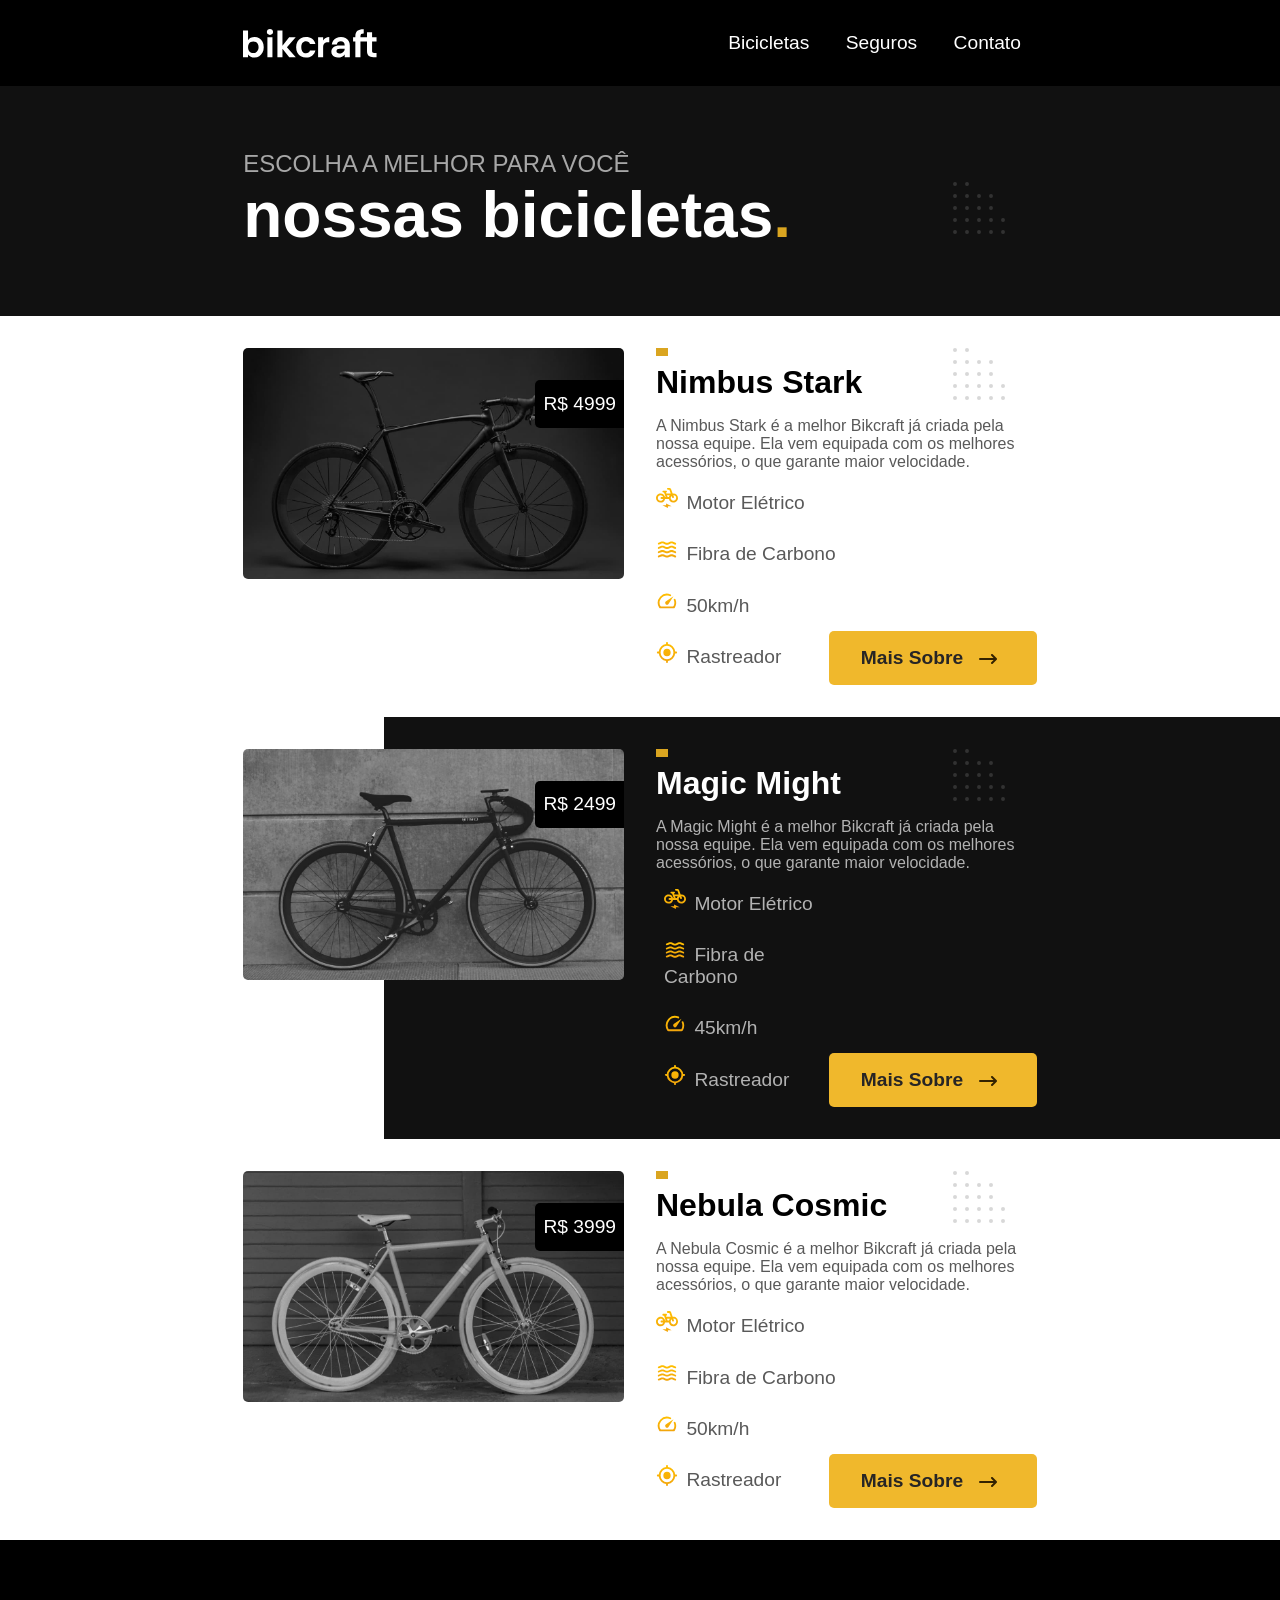
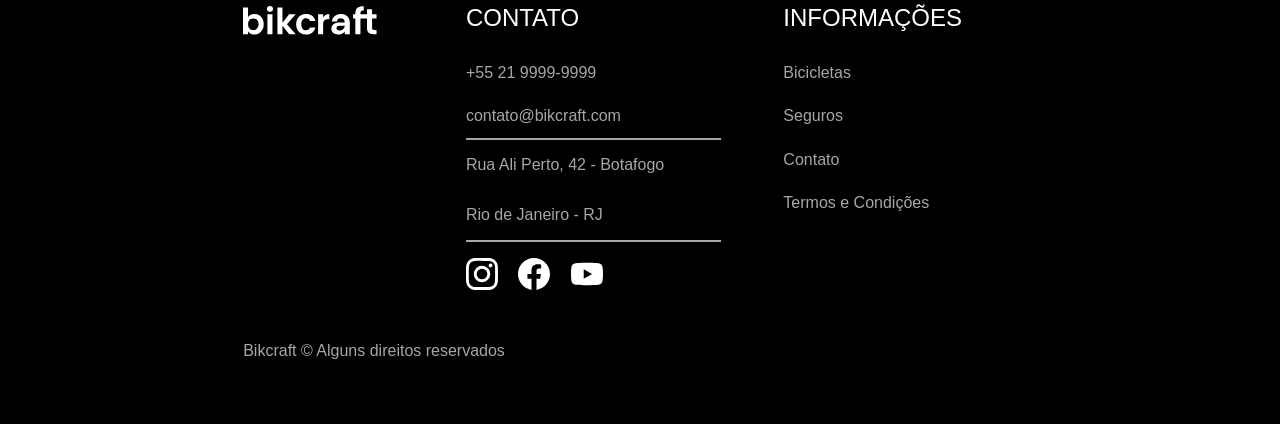
==== bicicletas.html @ c403eba9 "feat: Páginas de seguro (seguros.html) e bicicletas (bicicletas.html) adicionadas" ====
<!DOCTYPE html>
<html lang="pt-br">

<head>
    <meta charset="UTF-8">
    <meta name="viewport" content="width=device-width, initial-scale=1.0">
    <title>Bicicletas | Bikcraft</title>
    <link rel="stylesheet" href="assets/css/style.css">
    <link rel="stylesheet" href="assets/css/bicicletas.css">
</head>

<body>
    <div class="home preto">
        <header class="margem-home">
            <img src="assets/img/bikcraft.svg" alt="Logo da Bikcraft">
            <nav>
                <a href="bicicletas.html" class="navegacao1">Bicicletas</a>
                <a href="seguros.html" class="navegacao1">Seguros</a>
                <a href="contato.html" class="navegacao1">Contato</a>
            </nav>
        </header>
    </div>
    <section class="titulo cinza">
        <div class="margem-home">
            <p class="texto1 maiusculo" >escolha a melhor para você</p>
            <h2 class="tit-branco">nossas bicicletas<span class="dot">.</span></h2>
        </div>
    </section>

    <section class="opcoes">
        <div class="bg-opcoes-branco">
            <div class="margem-home opcao">
                <div class="img">
                    <img src="assets/img/bicicletas/nimbus.jpg" alt="Bicicleta preta">
                    <p>R$ 4999</p>
                </div>
                <div class="infos">
                    <h3 class="h3-preto">Nimbus Stark</h3>
                    <p class="texto-branco">
                        A Nimbus Stark é a melhor Bikcraft já criada pela nossa equipe. Ela vem equipada com os melhores
                        acessórios, o que garante maior velocidade.
                    </p>
                    <div>
                        <ul>
                            <li class=" check-branco"><img src="assets/img/icones/eletrica.svg" alt="Bicicleta amarela com raio em baixo">Motor Elétrico</li>
                            <li class=" check-branco"><img src="assets/img/icones/carbono.svg" alt="Ondas amarelas">Fibra de Carbono</li>
                            <li class=" check-branco"><img src="assets/img/icones/velocidade.svg" alt="Velocimetro amarelo">50km/h</li>
                            <li class=" check-branco"><img src="assets/img/icones/rastreador.svg" alt="Alvo/Target">Rastreador</li>
                        </ul>
                        <a href="#" class="botao">Mais Sobre<img src="assets/img/icones/seta.svg" alt="Seta para a direita"></a>
                    </div>
                </div>
            </div>
        </div>

        <div class="bg-opcoes-preto">
            <div class="margem-home opcao">
                <div class="img">
                    <img src="assets/img/bicicletas/magic.jpg" alt="Bicicleta preta">
                    <p>R$ 2499</p>
                </div>
                <div class="infos">
                    <h3 class="h3-branco">Magic Might</h3>
                    <p class="texto-preto">
                        A Magic Might é a melhor Bikcraft já criada pela nossa equipe. Ela vem equipada com os melhores acessórios, o que garante maior velocidade.
                    </p>
                    <div>
                        <ul>
                            <li class="check-preto"><img src="assets/img/icones/eletrica.svg" alt="Bicicleta amarela com raio em baixo">Motor Elétrico</li>
                            <li class="check-preto"><img src="assets/img/icones/carbono.svg" alt="Ondas amarelas">Fibra de Carbono</li>
                            <li class="check-preto"><img src="assets/img/icones/velocidade.svg" alt="Velocimetro amarelo">45km/h</li>
                            <li class="check-preto"><img src="assets/img/icones/rastreador.svg" alt="Alvo/Target">Rastreador</li>
                        </ul>
                        <a href="#" class="botao">Mais Sobre<img src="assets/img/icones/seta.svg" alt="Seta para a direita"></a>
                    </div>
                </div>
            </div>
        </div>

        <div class="bg-opcoes-branco">
            <div class="margem-home opcao">
                <div class="img">
                    <img src="assets/img/bicicletas/nebula.jpg" alt="Bicicleta preta">
                    <p>R$ 3999</p>
                </div>
                <div class="infos">
                    <h3 class="h3-preto">Nebula Cosmic</h3>
                    <p class="texto-branco">
                        A Nebula Cosmic é a melhor Bikcraft já criada pela nossa equipe. Ela vem equipada com os melhores acessórios, o que garante maior velocidade.
                    </p>
                    <div>
                        <ul>
                            <li class="check-branco"><img src="assets/img/icones/eletrica.svg" alt="Bicicleta amarela com raio em baixo">Motor Elétrico</li>
                            <li class="check-branco"><img src="assets/img/icones/carbono.svg" alt="Ondas amarelas">Fibra de Carbono</li>
                            <li class="check-branco"><img src="assets/img/icones/velocidade.svg" alt="Velocimetro amarelo">50km/h</li>
                            <li class="check-branco"><img src="assets/img/icones/rastreador.svg" alt="Alvo/Target">Rastreador</li>
                        </ul>
                        <a href="#" class="botao">Mais Sobre<img src="assets/img/icones/seta.svg" alt="Seta para a direita"></a>
                    </div>
                </div>
            </div>
        </div>
    </section>

    <footer class="preto">
        <div class="margem-home margem-footer footer-div">
            <img src="assets/img/bikcraft.svg" alt="Logo da Bikcraft">
            <div class="contato">
                <h3 class="maiusculo">contato</h3>
                <a href="#">+55 21 9999-9999</a>
                <a href="#">contato@bikcraft.com</a>
                <hr>
                <p>Rua Ali Perto, 42 - Botafogo</p>
                <p>Rio de Janeiro - RJ</p>
                <hr>
                <div>
                    <img src="assets/img/redes/instagram.svg" alt="Logo do Instagram">
                    <img src="assets/img/redes/facebook.svg" alt="Logo do Facebook">
                    <img src="assets/img/redes/youtube.svg" alt="Logo do Youtube">
                </div>
            </div>
            <div class="footer-infos">
                <h3 class="maiusculo">informações</h3>
                <a href="#">Bicicletas</a>
                <a href="#">Seguros</a>
                <a href="#">Contato</a>
                <a href="#">Termos e Condições</a>
            </div>
        </div>
        <span class="margem-home footer-direitos">Bikcraft © Alguns direitos reservados</span>
    </footer>
</body>

</html>
---- assets/css/style.css ----
.margem-home{
    margin:0 19%;
    position:relative;
}
img{
    max-width:100%;
}

body{
    margin:0;
    font-family: Arial, Helvetica, sans-serif;
}

header{
    display:grid;
    grid-template-columns: 1fr 1fr;
    place-items: center start;
} 
header nav{
    place-self: end;
    padding:2rem 0
}
header nav a{
    margin:0 1rem;
    display:inline-block;
    color:#fff;
    font-size:1.2rem;
    text-decoration:none;
    position:relative;
}
header nav a::after{
    content:'';
    width:0;
    height:2px;
    background:black;
    position:absolute;
    left:0;
    bottom:-0.1rem;
    transition: 0.7s ease-in-out;
}
header nav a:hover::after{
    content:'';
    width:100%;
    height:2px;
    background:white;
    position:absolute;
    left:0;
    bottom:-0.1rem
}

footer{
    padding-bottom:4rem;
}
.footer-div{
    display:grid;
    grid-template-columns: 20% 1fr 1fr;
    color:#a7a7a7;
    gap:4rem
}
.margem-footer{
    padding-top:4rem;
    padding-bottom: 3rem;
}
.contato{
    display:flex;
    flex-direction: column;
}
.footer-infos{
    display:flex;
    flex-direction: column;
}
.contato hr{
    width:100%;
    border:1px solid;
}
.contato p{
    margin:1rem 0
}
.contato div img{
    margin-right:1rem;
    margin-top:1rem
}
footer a{
    text-decoration:none;
    color:#a7a7a7;
    margin:0.8rem 0;
}
footer a:first-of-type{
    margin-top:2rem;
}

footer a:hover{
    color: #d1cfcf;
}
footer h3{
    margin-top:0;
    font-size:1.5rem;
    color:white;
    font-weight: 200;
}

.footer-direitos{
    color:#a7a7a7;
}
.preto{
    background:#000
}
.branco{
    background:#fff
}
.cinza{
    background: #111;
}
.cinza-claro{
    background:#f7f7f7
}
.tit-branco{
    color:#fff;
    font-size:4rem;
}
.tit-preto{
    color:#000;
    font-size:4rem;
}
.tit-prata{
    margin:2rem 0;
    font-size:2rem;
    color:#a7a7a7
}
.tit-ouro{
    margin:2rem 0;
    font-size:2rem;
    color:goldenrod
}

.texto1{
    font-size:1.5rem;
    color:#a7a7a7
}
.texto2{
    font-size:1.5rem;
    color:#fff
}
.botao{
    padding:1rem 2rem;
    text-decoration:none;
    font-size:1.2rem;
    display:inline-block;
    color:rgb(39, 37, 37);
    font-weight: bold;
    border-radius:5px;
}
.maiusculo{
    text-transform: uppercase;
}
.dot{
    color:goldenrod;
}

.esquerda{
    border-left:1px solid #d1cfcf
}
.baixo{
    border-bottom:1px solid #d1cfcf
}
.cima{
    border-top:1px solid #d1cfcf
}
.direita{
    border-right:1px solid #d1cfcf
}
---- assets/css/bicicletas.css ----
* {
    margin:0;
    padding:0
}
.titulo{
    padding:4rem 0;
    position: relative;
}

.bg-opcoes-preto{
    background-image:linear-gradient(90deg ,#fff 30%, #111 10%)
}

.opcao{
    display:grid;
    grid-template-columns: 1fr 1fr;
    gap:2rem;
    padding:2rem 0;
    position: relative;
}
.margem-home::after{
    content:url(../img/dec/top-right.svg);
    position:absolute;
    top:2rem;
    right:2rem;
}
header.margem-home::after{
    display:none
}
.margem-footer::after{
    display:none
}
.footer-direitos::after{
    display:none;
}
.infos{
    margin:0;
    display:grid;
    grid-template-rows: auto auto 1fr;
    place-items:center start;
}
.h3-branco{
    font-size: 2rem;
    font-weight: bold;
    color:white;
    margin-top:1rem;
    position:relative;
}
.h3-preto{
    font-size: 2rem;
    font-weight: bold;
    color:black;
    margin-top:1rem;
    position:relative;
}
.h3-preto::before,.h3-branco::before{
    content:'';
    width:12px;
    height:8px;
    background:goldenrod;
    position:absolute;
    left:0;
    top:-1rem;
}
.infos p{
    margin-top:1rem
}
.infos ul{
    list-style: none;
}
.infos div{
    display:grid;
    grid-template-columns: 1fr 1fr;
}
.infos div a{
    place-self: end;
    position:absolute;
    right:0;
    padding:1rem 1rem;
    padding-left:2rem;
    width:10rem;
    background:rgb(240, 184, 44);
}
.infos div a img{
    margin-left:1rem;
    align-self: center;
    transition: 0.5s ease;
}
.infos div a:hover{
    background: rgb(255, 169, 40);
}
.infos div a:hover img{
    margin-left:1.5rem
}
.texto-preto{
    color:#b2b2b2
}
.check-preto{
    font-size:1.2rem;
    color:#b2b2b2;
    padding:0.5rem;
    margin:0.5rem 0;
}
.texto-branco{
    color:#595959
}
.check-branco{
    font-size:1.2rem;
    color:#595959;
    padding:0.5rem 0;
    margin:0.5rem 0
}
.check-branco img, .check-preto img{
    width:1.4rem;
    place-self: center;
    margin-right:8px
}
.img{
    position:relative;
    border-radius:5px;
}
.img img{
    border-radius:5px;
}
.img p{
    position:absolute;
    background:black;
    padding:0.8rem 0.5rem;
    top:2rem;
    right:0;
    color:white;
    font-weight: 400;
    border-radius:5px 0 0 5px;
    font-size:1.2rem
}
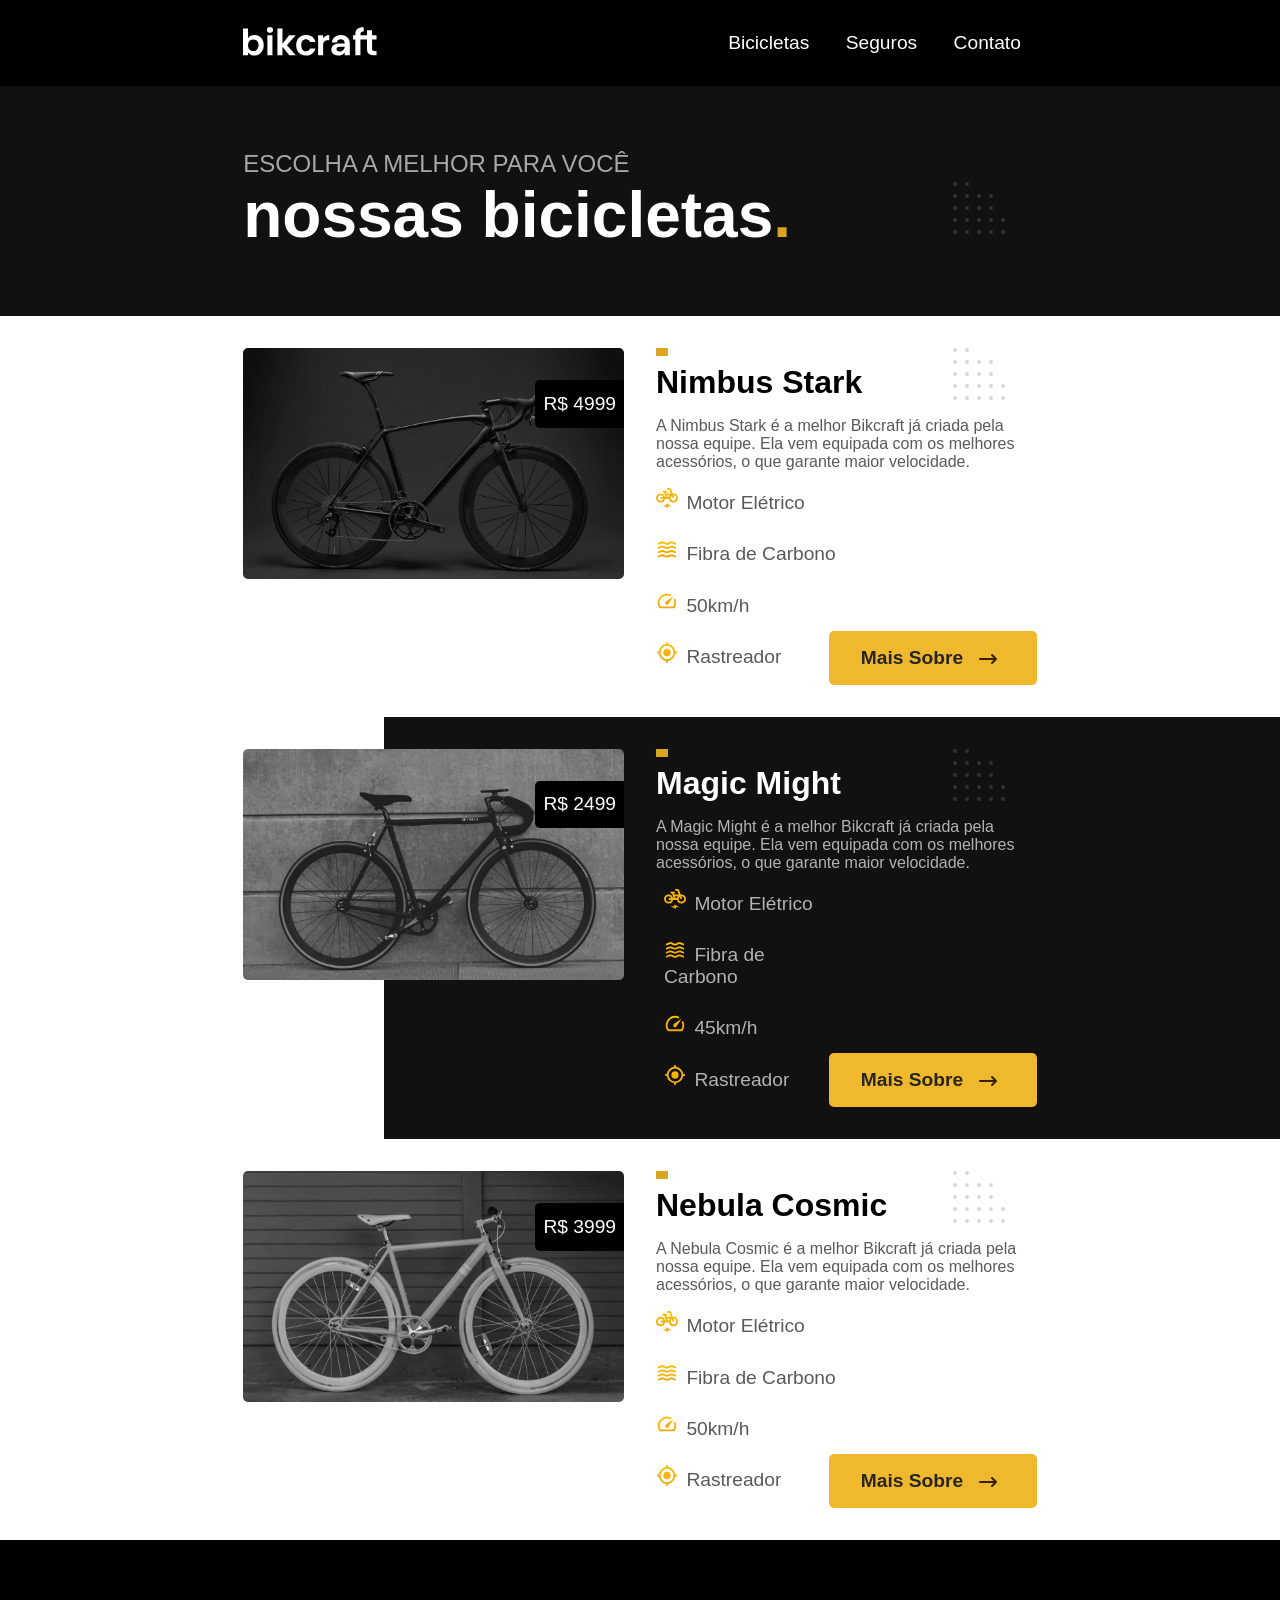
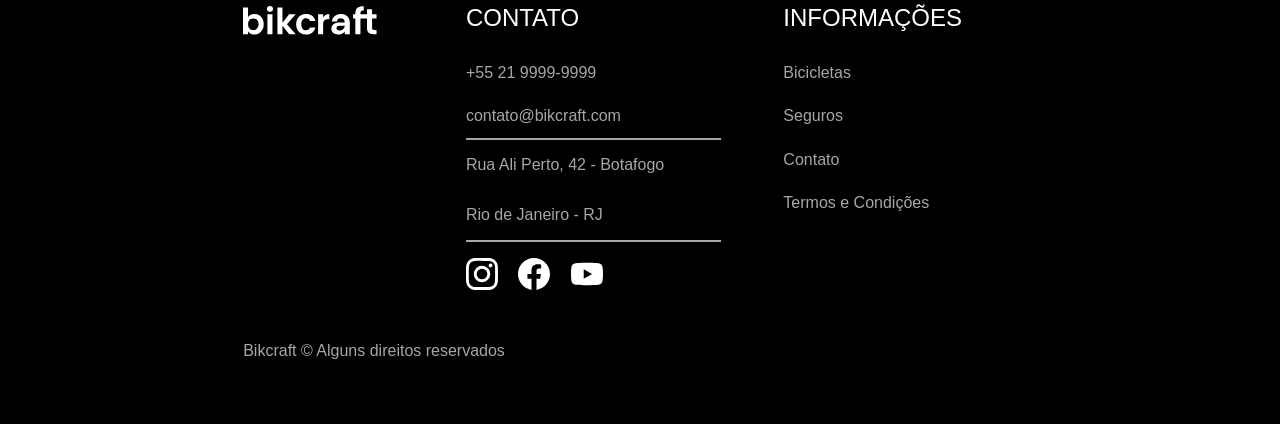
==== commit 5709f40b: "feat: Refatoração dos links e página de orçamento iniciada(em andamento)" ====
--- a/bicicletas.html
+++ b/bicicletas.html
@@ -12,7 +12,7 @@
 <body>
     <div class="home preto">
         <header class="margem-home">
-            <img src="assets/img/bikcraft.svg" alt="Logo da Bikcraft">
+            <a href="index.html"><img src="assets/img/bikcraft.svg" alt="Logo da Bikcraft"></a>
             <nav>
                 <a href="bicicletas.html" class="navegacao1">Bicicletas</a>
                 <a href="seguros.html" class="navegacao1">Seguros</a>
@@ -47,7 +47,7 @@
                             <li class=" check-branco"><img src="assets/img/icones/velocidade.svg" alt="Velocimetro amarelo">50km/h</li>
                             <li class=" check-branco"><img src="assets/img/icones/rastreador.svg" alt="Alvo/Target">Rastreador</li>
                         </ul>
-                        <a href="#" class="botao">Mais Sobre<img src="assets/img/icones/seta.svg" alt="Seta para a direita"></a>
+                        <a href="bicicletas/nimbus.html" class="botao">Mais Sobre<img src="assets/img/icones/seta.svg" alt="Seta para a direita"></a>
                     </div>
                 </div>
             </div>
@@ -71,7 +71,7 @@
                             <li class="check-preto"><img src="assets/img/icones/velocidade.svg" alt="Velocimetro amarelo">45km/h</li>
                             <li class="check-preto"><img src="assets/img/icones/rastreador.svg" alt="Alvo/Target">Rastreador</li>
                         </ul>
-                        <a href="#" class="botao">Mais Sobre<img src="assets/img/icones/seta.svg" alt="Seta para a direita"></a>
+                        <a href="bicicletas/magic.html" class="botao">Mais Sobre<img src="assets/img/icones/seta.svg" alt="Seta para a direita"></a>
                     </div>
                 </div>
             </div>
@@ -95,7 +95,7 @@
                             <li class="check-branco"><img src="assets/img/icones/velocidade.svg" alt="Velocimetro amarelo">50km/h</li>
                             <li class="check-branco"><img src="assets/img/icones/rastreador.svg" alt="Alvo/Target">Rastreador</li>
                         </ul>
-                        <a href="#" class="botao">Mais Sobre<img src="assets/img/icones/seta.svg" alt="Seta para a direita"></a>
+                        <a href="bicicletas/nebula.html" class="botao">Mais Sobre<img src="assets/img/icones/seta.svg" alt="Seta para a direita"></a>
                     </div>
                 </div>
             </div>
@@ -107,8 +107,8 @@
             <img src="assets/img/bikcraft.svg" alt="Logo da Bikcraft">
             <div class="contato">
                 <h3 class="maiusculo">contato</h3>
-                <a href="#">+55 21 9999-9999</a>
-                <a href="#">contato@bikcraft.com</a>
+                <a href="tel:+55 21 9999-9999">+55 21 9999-9999</a>
+                <a href="mailto:contato@bikcraft.com">contato@bikcraft.com</a>
                 <hr>
                 <p>Rua Ali Perto, 42 - Botafogo</p>
                 <p>Rio de Janeiro - RJ</p>
@@ -121,10 +121,10 @@
             </div>
             <div class="footer-infos">
                 <h3 class="maiusculo">informações</h3>
-                <a href="#">Bicicletas</a>
-                <a href="#">Seguros</a>
-                <a href="#">Contato</a>
-                <a href="#">Termos e Condições</a>
+                <a href="bicicletas.html">Bicicletas</a>
+                <a href="seguros.html">Seguros</a>
+                <a href="contato.html">Contato</a>
+                <a href="termos.html">Termos e Condições</a>
             </div>
         </div>
         <span class="margem-home footer-direitos">Bikcraft © Alguns direitos reservados</span>
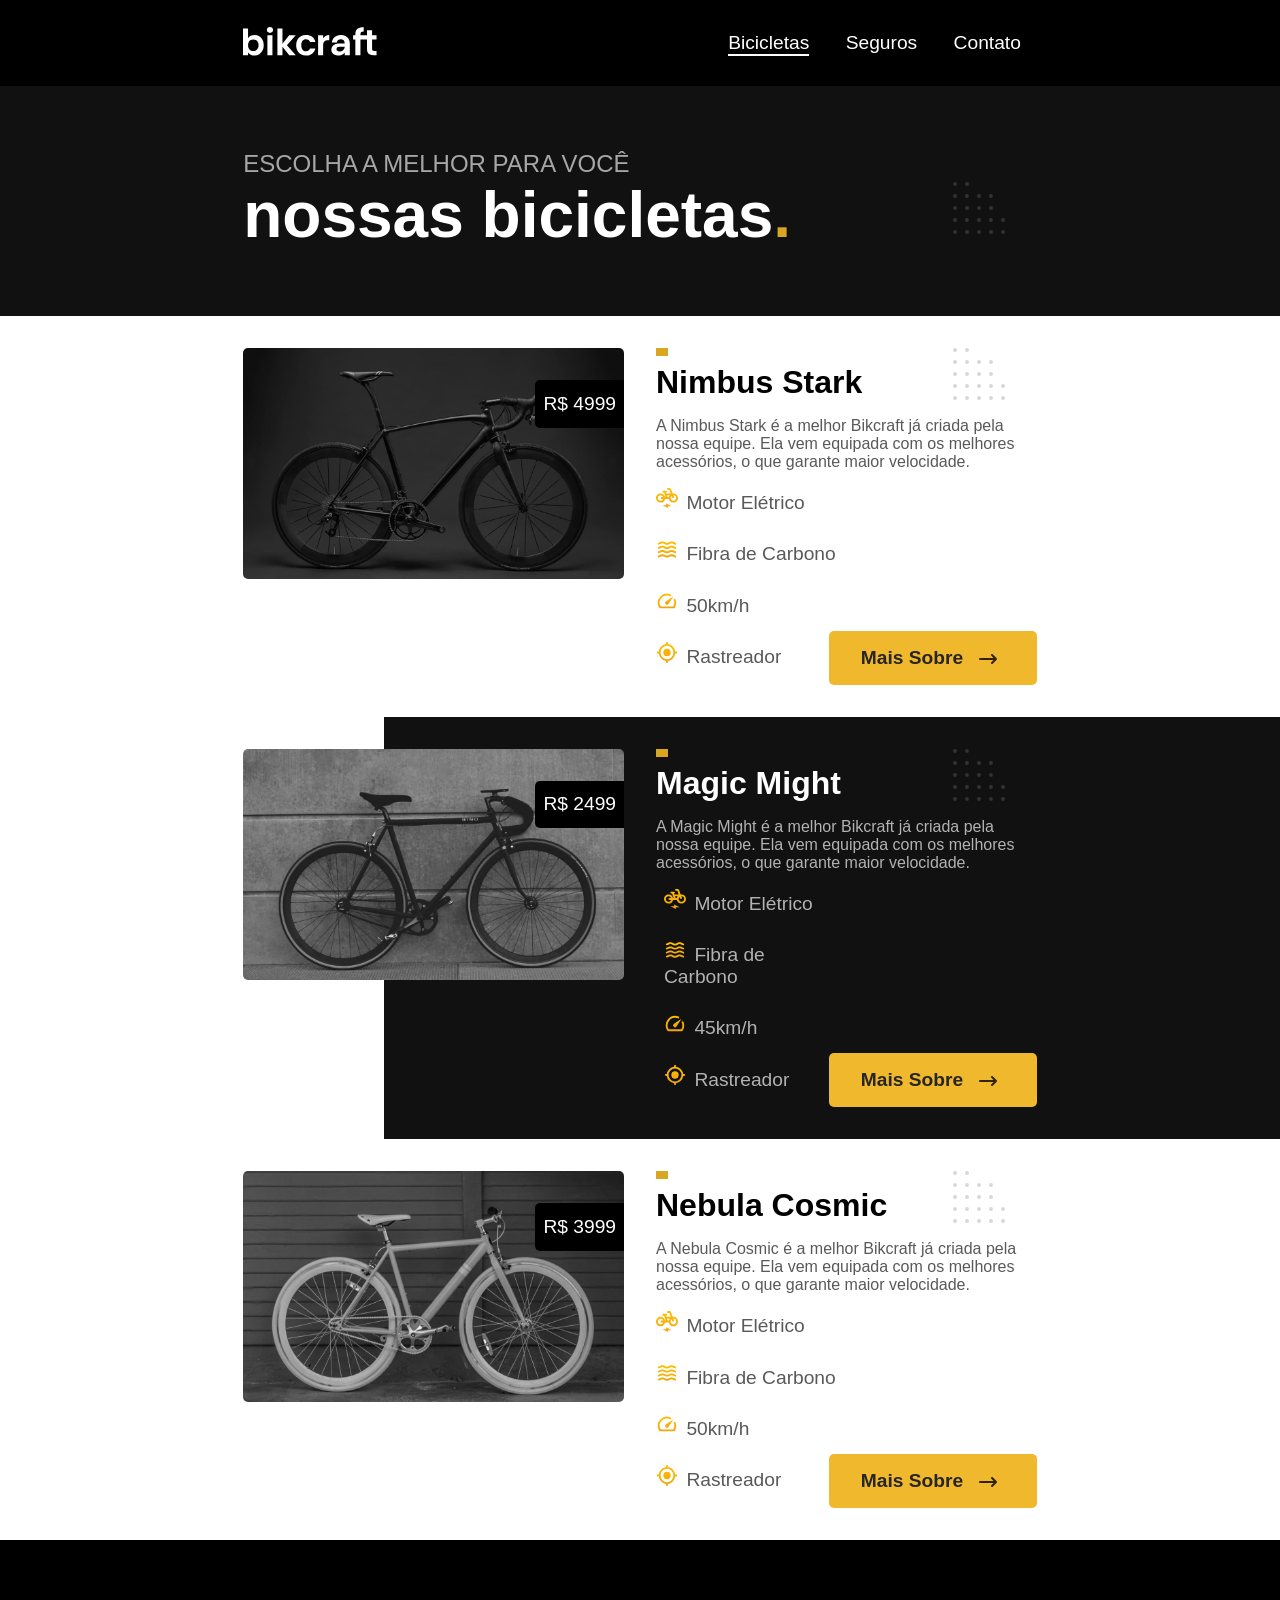
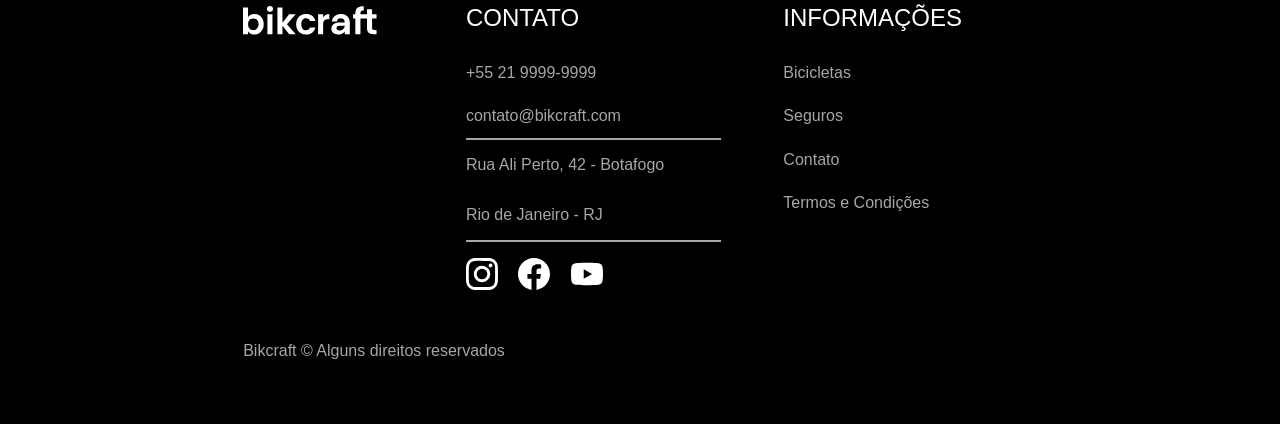
==== commit 8a6e04e7: "feat: Implementação de JavaScript básico na Navegação do site" ====
--- a/bicicletas.html
+++ b/bicicletas.html
@@ -129,6 +129,7 @@
         </div>
         <span class="margem-home footer-direitos">Bikcraft © Alguns direitos reservados</span>
     </footer>
+    <script src="./assets/js/script.js"></script>
 </body>
 
 </html>
--- a/assets/css/style.css
+++ b/assets/css/style.css
@@ -30,22 +30,29 @@
 }
 header nav a::after{
     content:'';
-    width:0;
     height:2px;
     background:black;
     position:absolute;
     left:0;
     bottom:-0.1rem;
-    transition: 0.7s ease-in-out;
 }
 header nav a:hover::after{
     content:'';
-    width:100%;
     height:2px;
     background:white;
     position:absolute;
     left:0;
-    bottom:-0.1rem
+    bottom:-0.1rem;
+    animation:sublinhado 0.5s both;
+}
+
+@keyframes sublinhado{
+    to{
+        width:100%
+    }
+    from{
+        width:0%
+    }
 }
 
 footer{
@@ -169,6 +176,27 @@
 .direita{
     border-right:1px solid #d1cfcf
 }
-
-
-
+.ativo::after{
+    content:'';
+    width:100%;
+    height:2px;
+    background:white;
+    position:absolute;
+    left:0;
+    bottom:-0.1rem;
+}
+
+@media (max-width:768px){
+    nav{
+        display:flex;
+        flex-direction: column;
+        gap:1rem;
+        padding-bottom:0
+    }
+    .footer-div{
+        margin:0 2rem
+    }
+
+}
+
+
--- a/assets/css/bicicletas.css
+++ b/assets/css/bicicletas.css
@@ -132,4 +132,21 @@
     font-weight: 400;
     border-radius:5px 0 0 5px;
     font-size:1.2rem
+}
+
+@media (max-width:768px){
+    .opcao{
+        grid-template-columns: 1fr;
+    }
+    .bg-opcoes-preto{
+        background:linear-gradient(
+            90deg,
+            white 0% 10%,
+            #111 10% 100%
+        );
+        border-radius:5px;
+    }
+        .margem-home::after{
+            display:none;
+        }
 }
